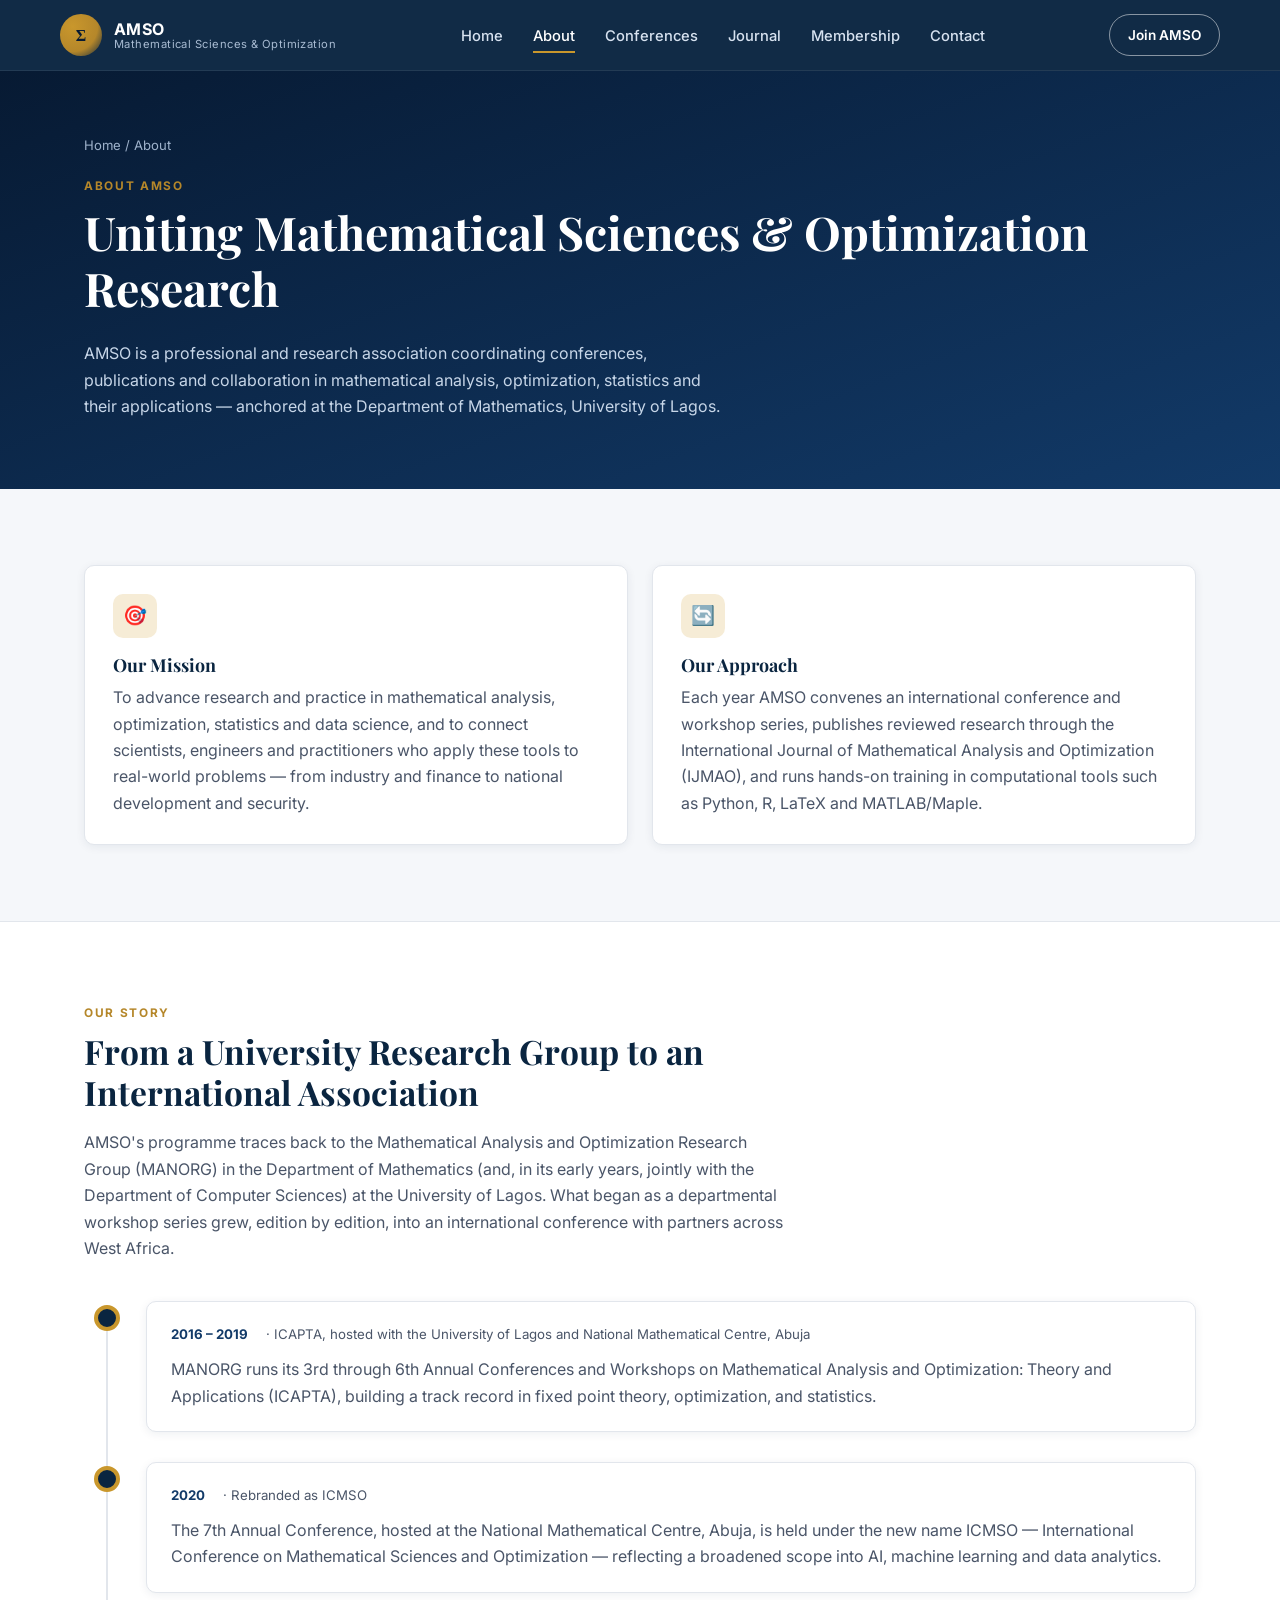
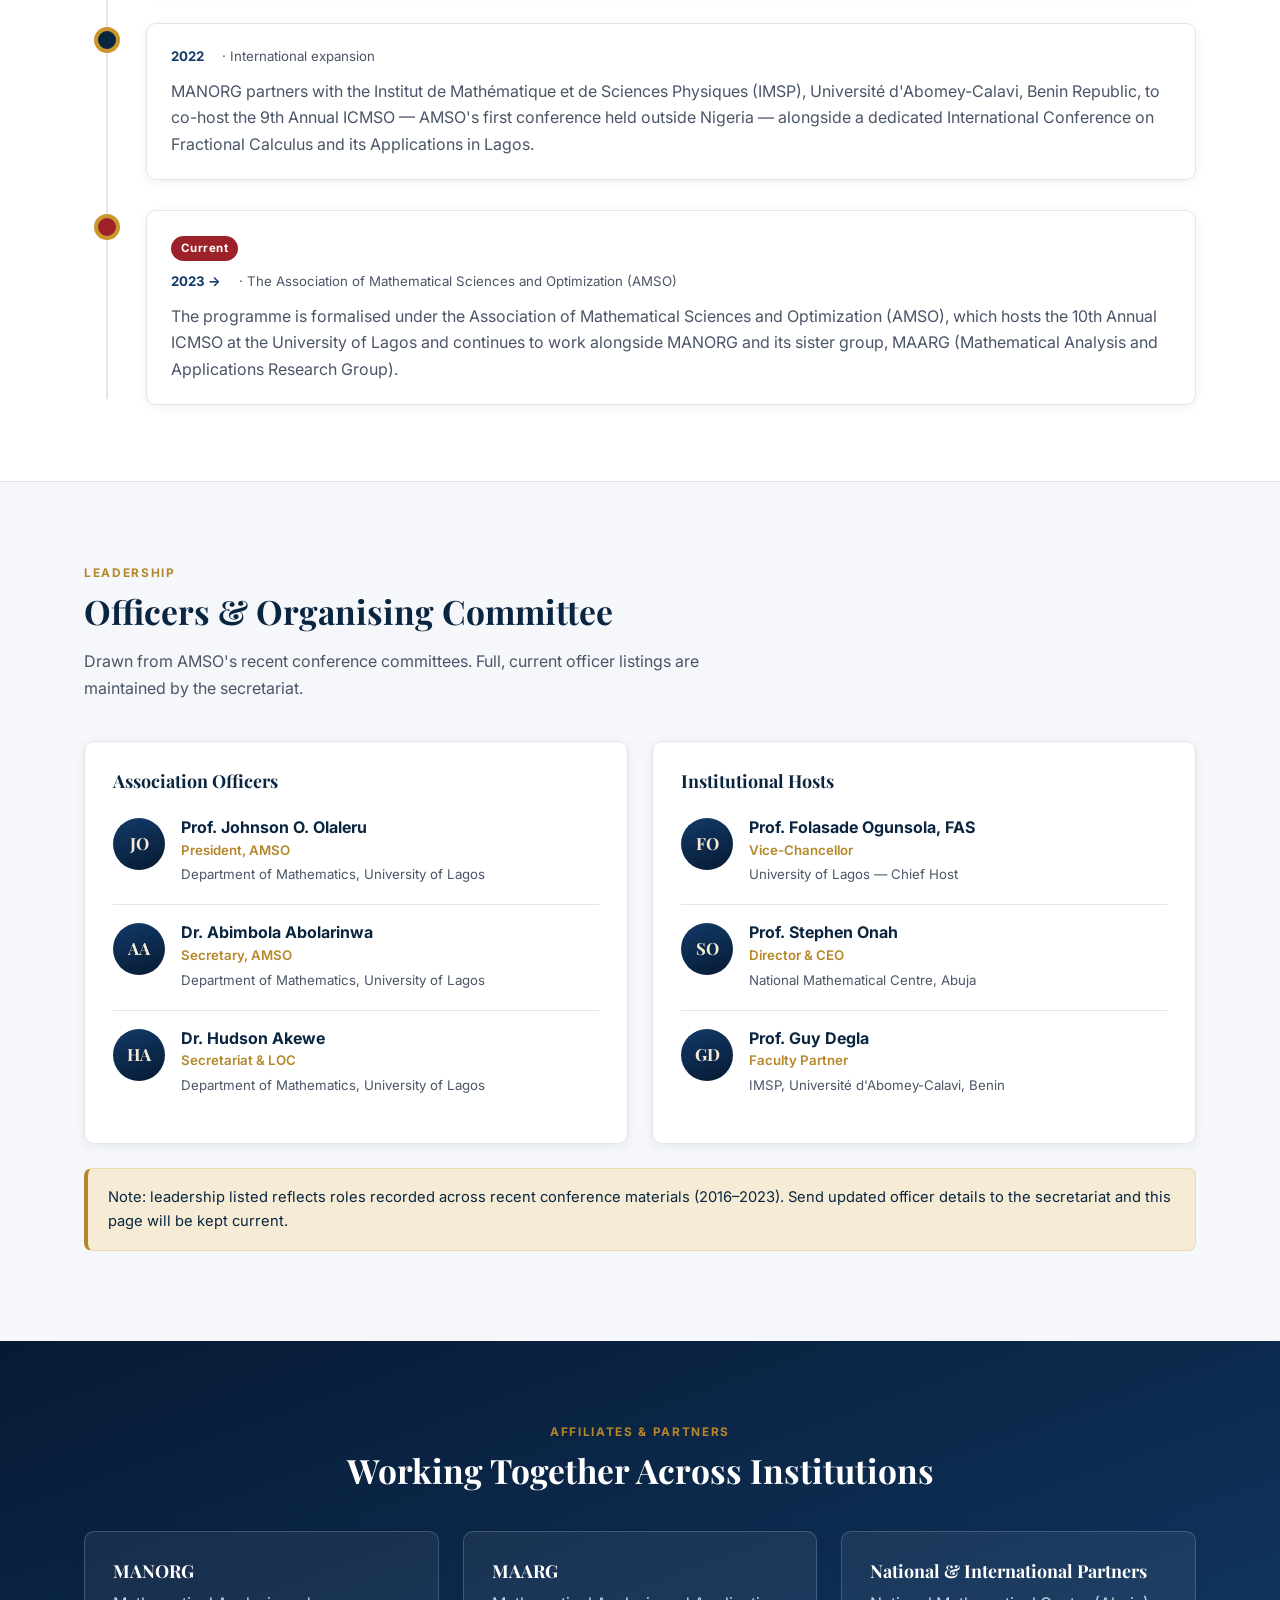
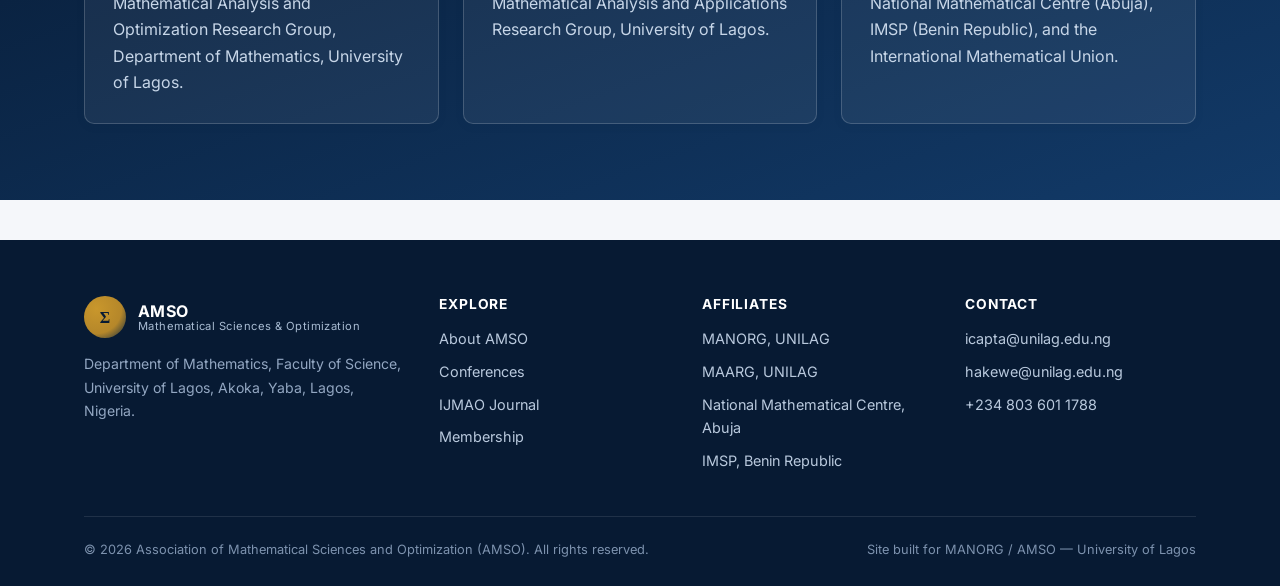
==== about.html @ 7dbcd3dd "Build AMSO website: home, about, conferences, journal, membership, contact Static site for the Assoc" ====
<!DOCTYPE html>
<html lang="en">
<head>
<meta charset="UTF-8">
<meta name="viewport" content="width=device-width, initial-scale=1.0">
<title>About AMSO — Association of Mathematical Sciences and Optimization</title>
<meta name="description" content="AMSO's history, mission, affiliated research groups (MANORG, MAARG) and leadership at the University of Lagos.">
<link rel="icon" href="data:image/svg+xml,<svg xmlns=%22http://www.w3.org/2000/svg%22 viewBox=%220 0 100 100%22><rect width=%22100%22 height=%22100%22 rx=%2220%22 fill=%22%230a2540%22/><text x=%2250%22 y=%2268%22 font-size=%2258%22 text-anchor=%22middle%22 fill=%22%23c9972c%22 font-family=%22Georgia,serif%22>&#8721;</text></svg>">
<link rel="preconnect" href="https://fonts.googleapis.com">
<link rel="preconnect" href="https://fonts.gstatic.com" crossorigin>
<link href="https://fonts.googleapis.com/css2?family=Playfair+Display:wght@600;700&family=Inter:wght@400;500;600;700&display=swap" rel="stylesheet">
<link rel="stylesheet" href="assets/css/style.css">
</head>
<body>

<header class="site-header">
  <div class="container nav">
    <a href="index.html" class="brand">
      <span class="brand-mark">&Sigma;</span>
      <span class="brand-text"><strong>AMSO</strong><span>Mathematical Sciences &amp; Optimization</span></span>
    </a>
    <ul class="nav-links">
      <li><a href="index.html">Home</a></li>
      <li><a href="about.html">About</a></li>
      <li><a href="conferences.html">Conferences</a></li>
      <li><a href="journal.html">Journal</a></li>
      <li><a href="membership.html">Membership</a></li>
      <li><a href="contact.html">Contact</a></li>
    </ul>
    <div class="nav-cta">
      <a href="membership.html" class="btn btn-outline-invert btn-sm">Join AMSO</a>
      <button class="nav-toggle" aria-label="Toggle menu">&#9776;</button>
    </div>
  </div>
</header>

<section class="page-hero">
  <div class="container">
    <div class="breadcrumb"><a href="index.html">Home</a> / About</div>
    <span class="eyebrow">About AMSO</span>
    <h1>Uniting Mathematical Sciences &amp; Optimization Research</h1>
    <p>AMSO is a professional and research association coordinating conferences, publications and collaboration in mathematical analysis, optimization, statistics and their applications — anchored at the Department of Mathematics, University of Lagos.</p>
  </div>
</section>

<section class="section">
  <div class="container">
    <div class="grid grid-2">
      <div class="card">
        <div class="icon">&#127919;</div>
        <h3>Our Mission</h3>
        <p>To advance research and practice in mathematical analysis, optimization, statistics and data science, and to connect scientists, engineers and practitioners who apply these tools to real-world problems — from industry and finance to national development and security.</p>
      </div>
      <div class="card">
        <div class="icon">&#128260;</div>
        <h3>Our Approach</h3>
        <p>Each year AMSO convenes an international conference and workshop series, publishes reviewed research through the International Journal of Mathematical Analysis and Optimization (IJMAO), and runs hands-on training in computational tools such as Python, R, LaTeX and MATLAB/Maple.</p>
      </div>
    </div>
  </div>
</section>

<section class="section section--alt">
  <div class="container">
    <div class="section-head">
      <span class="eyebrow">Our Story</span>
      <h2>From a University Research Group to an International Association</h2>
      <p>AMSO's programme traces back to the Mathematical Analysis and Optimization Research Group (MANORG) in the Department of Mathematics (and, in its early years, jointly with the Department of Computer Sciences) at the University of Lagos. What began as a departmental workshop series grew, edition by edition, into an international conference with partners across West Africa.</p>
    </div>
    <div class="timeline">
      <div class="tl-item">
        <div class="tl-dot"></div>
        <div class="tl-card">
          <div class="tl-meta"><strong>2016 – 2019</strong> · ICAPTA, hosted with the University of Lagos and National Mathematical Centre, Abuja</div>
          <p class="mb-0">MANORG runs its 3rd through 6th Annual Conferences and Workshops on Mathematical Analysis and Optimization: Theory and Applications (ICAPTA), building a track record in fixed point theory, optimization, and statistics.</p>
        </div>
      </div>
      <div class="tl-item">
        <div class="tl-dot"></div>
        <div class="tl-card">
          <div class="tl-meta"><strong>2020</strong> · Rebranded as ICMSO</div>
          <p class="mb-0">The 7th Annual Conference, hosted at the National Mathematical Centre, Abuja, is held under the new name ICMSO — International Conference on Mathematical Sciences and Optimization — reflecting a broadened scope into AI, machine learning and data analytics.</p>
        </div>
      </div>
      <div class="tl-item">
        <div class="tl-dot"></div>
        <div class="tl-card">
          <div class="tl-meta"><strong>2022</strong> · International expansion</div>
          <p class="mb-0">MANORG partners with the Institut de Mathématique et de Sciences Physiques (IMSP), Université d'Abomey-Calavi, Benin Republic, to co-host the 9th Annual ICMSO — AMSO's first conference held outside Nigeria — alongside a dedicated International Conference on Fractional Calculus and its Applications in Lagos.</p>
        </div>
      </div>
      <div class="tl-item is-current">
        <div class="tl-dot"></div>
        <div class="tl-card">
          <span class="tl-tag current">Current</span>
          <div class="tl-meta"><strong>2023 →</strong> · The Association of Mathematical Sciences and Optimization (AMSO)</div>
          <p class="mb-0">The programme is formalised under the Association of Mathematical Sciences and Optimization (AMSO), which hosts the 10th Annual ICMSO at the University of Lagos and continues to work alongside MANORG and its sister group, MAARG (Mathematical Analysis and Applications Research Group).</p>
        </div>
      </div>
    </div>
  </div>
</section>

<section class="section">
  <div class="container">
    <div class="section-head">
      <span class="eyebrow">Leadership</span>
      <h2>Officers &amp; Organising Committee</h2>
      <p>Drawn from AMSO's recent conference committees. Full, current officer listings are maintained by the secretariat.</p>
    </div>
    <div class="grid grid-2">
      <div class="card">
        <h3 class="mt-0">Association Officers</h3>
        <div class="person">
          <div class="person-avatar">JO</div>
          <div><h4>Prof. Johnson O. Olaleru</h4><div class="role">President, AMSO</div><div class="org">Department of Mathematics, University of Lagos</div></div>
        </div>
        <div class="person">
          <div class="person-avatar">AA</div>
          <div><h4>Dr. Abimbola Abolarinwa</h4><div class="role">Secretary, AMSO</div><div class="org">Department of Mathematics, University of Lagos</div></div>
        </div>
        <div class="person">
          <div class="person-avatar">HA</div>
          <div><h4>Dr. Hudson Akewe</h4><div class="role">Secretariat &amp; LOC</div><div class="org">Department of Mathematics, University of Lagos</div></div>
        </div>
      </div>
      <div class="card">
        <h3 class="mt-0">Institutional Hosts</h3>
        <div class="person">
          <div class="person-avatar">FO</div>
          <div><h4>Prof. Folasade Ogunsola, FAS</h4><div class="role">Vice-Chancellor</div><div class="org">University of Lagos — Chief Host</div></div>
        </div>
        <div class="person">
          <div class="person-avatar">SO</div>
          <div><h4>Prof. Stephen Onah</h4><div class="role">Director &amp; CEO</div><div class="org">National Mathematical Centre, Abuja</div></div>
        </div>
        <div class="person">
          <div class="person-avatar">GD</div>
          <div><h4>Prof. Guy Degla</h4><div class="role">Faculty Partner</div><div class="org">IMSP, Université d'Abomey-Calavi, Benin</div></div>
        </div>
      </div>
    </div>
    <p class="callout" style="margin-top:24px;">Note: leadership listed reflects roles recorded across recent conference materials (2016–2023). Send updated officer details to the secretariat and this page will be kept current.</p>
  </div>
</section>

<section class="section section--navy">
  <div class="container">
    <div class="section-head center">
      <span class="eyebrow">Affiliates &amp; Partners</span>
      <h2>Working Together Across Institutions</h2>
    </div>
    <div class="grid grid-3">
      <div class="card" style="background:rgba(255,255,255,0.06);border-color:rgba(255,255,255,0.18);">
        <h3 style="color:#fff;">MANORG</h3>
        <p style="color:#c7d6e8;">Mathematical Analysis and Optimization Research Group, Department of Mathematics, University of Lagos.</p>
      </div>
      <div class="card" style="background:rgba(255,255,255,0.06);border-color:rgba(255,255,255,0.18);">
        <h3 style="color:#fff;">MAARG</h3>
        <p style="color:#c7d6e8;">Mathematical Analysis and Applications Research Group, University of Lagos.</p>
      </div>
      <div class="card" style="background:rgba(255,255,255,0.06);border-color:rgba(255,255,255,0.18);">
        <h3 style="color:#fff;">National &amp; International Partners</h3>
        <p style="color:#c7d6e8;">National Mathematical Centre (Abuja), IMSP (Benin Republic), and the International Mathematical Union.</p>
      </div>
    </div>
  </div>
</section>

<footer class="site-footer">
  <div class="container">
    <div class="footer-grid">
      <div class="footer-brand">
        <div class="brand" style="margin-bottom:14px;">
          <span class="brand-mark">&Sigma;</span>
          <span class="brand-text" style="color:#fff;"><strong>AMSO</strong><span>Mathematical Sciences &amp; Optimization</span></span>
        </div>
        <p>Department of Mathematics, Faculty of Science, University of Lagos, Akoka, Yaba, Lagos, Nigeria.</p>
      </div>
      <div>
        <h4>Explore</h4>
        <ul>
          <li><a href="about.html">About AMSO</a></li>
          <li><a href="conferences.html">Conferences</a></li>
          <li><a href="journal.html">IJMAO Journal</a></li>
          <li><a href="membership.html">Membership</a></li>
        </ul>
      </div>
      <div>
        <h4>Affiliates</h4>
        <ul>
          <li>MANORG, UNILAG</li>
          <li>MAARG, UNILAG</li>
          <li>National Mathematical Centre, Abuja</li>
          <li>IMSP, Benin Republic</li>
        </ul>
      </div>
      <div>
        <h4>Contact</h4>
        <ul>
          <li><a href="mailto:icapta@unilag.edu.ng">icapta@unilag.edu.ng</a></li>
          <li><a href="mailto:hakewe@unilag.edu.ng">hakewe@unilag.edu.ng</a></li>
          <li>+234 803 601 1788</li>
        </ul>
      </div>
    </div>
    <div class="footer-bottom">
      <span>&copy; <span id="year"></span> Association of Mathematical Sciences and Optimization (AMSO). All rights reserved.</span>
      <span>Site built for MANORG / AMSO — University of Lagos</span>
    </div>
  </div>
</footer>

<script src="assets/js/main.js"></script>
</body>
</html>
---- assets/css/style.css ----
/* ==========================================================================
   AMSO — Association of Mathematical Sciences and Optimization
   Shared stylesheet
   ========================================================================== */

:root {
  --navy-950: #071a33;
  --navy-900: #0a2540;
  --navy-800: #123a68;
  --navy-700: #1a4d84;
  --gold-600: #b5872a;
  --gold-500: #c9972c;
  --gold-100: #f6ecd6;
  --red-700: #9c2129;
  --ink: #1c2530;
  --ink-soft: #4a5568;
  --paper: #ffffff;
  --bg: #f5f7fa;
  --line: #e2e6ec;
  --shadow: 0 10px 30px rgba(10, 37, 64, 0.09);
  --shadow-sm: 0 2px 10px rgba(10, 37, 64, 0.07);
  --radius: 10px;
  --maxw: 1160px;
  --font-head: "Playfair Display", Georgia, "Times New Roman", serif;
  --font-body: "Inter", -apple-system, BlinkMacSystemFont, "Segoe UI", Roboto, sans-serif;
}

* { box-sizing: border-box; }
html { scroll-behavior: smooth; }

body {
  margin: 0;
  font-family: var(--font-body);
  color: var(--ink);
  background: var(--bg);
  line-height: 1.65;
  -webkit-font-smoothing: antialiased;
}

img { max-width: 100%; display: block; }

a { color: inherit; text-decoration: none; }

.container {
  width: 100%;
  max-width: var(--maxw);
  margin: 0 auto;
  padding: 0 24px;
}

h1, h2, h3, h4 {
  font-family: var(--font-head);
  color: var(--navy-900);
  line-height: 1.22;
  margin: 0 0 0.5em;
  font-weight: 700;
}

h1 { font-size: clamp(2rem, 4vw, 2.9rem); }
h2 { font-size: clamp(1.5rem, 3vw, 2.1rem); }
h3 { font-size: 1.3rem; }
p { margin: 0 0 1em; color: var(--ink-soft); }

.eyebrow {
  display: inline-block;
  font-family: var(--font-body);
  font-weight: 700;
  font-size: 0.74rem;
  letter-spacing: 0.14em;
  text-transform: uppercase;
  color: var(--gold-600);
  margin-bottom: 0.6em;
}

.section {
  padding: 76px 0;
}
.section--tight { padding: 52px 0; }
.section--navy {
  background: linear-gradient(160deg, var(--navy-950), var(--navy-800));
  color: #eaf0f8;
}
.section--navy h2, .section--navy h3 { color: #fff; }
.section--navy p { color: #c4d3e6; }
.section--alt { background: var(--paper); border-top: 1px solid var(--line); border-bottom: 1px solid var(--line); }

.section-head {
  max-width: 700px;
  margin: 0 0 40px;
}
.section-head.center { margin-left: auto; margin-right: auto; text-align: center; }

/* ---- Buttons ---- */
.btn {
  display: inline-flex;
  align-items: center;
  gap: 8px;
  padding: 13px 26px;
  border-radius: 999px;
  font-weight: 600;
  font-size: 0.95rem;
  border: 1.5px solid transparent;
  cursor: pointer;
  white-space: nowrap;
  transition: transform 0.15s ease, box-shadow 0.15s ease, background 0.15s ease, color 0.15s ease;
}
.btn-primary { background: var(--gold-500); color: var(--navy-950); }
.btn-primary:hover { background: var(--gold-600); transform: translateY(-1px); box-shadow: var(--shadow-sm); }
.btn-ghost { border-color: rgba(255,255,255,0.55); color: #fff; }
.btn-ghost:hover { background: rgba(255,255,255,0.12); }
.btn-outline { border-color: var(--navy-800); color: var(--navy-800); }
.btn-outline:hover { background: var(--navy-900); color: #fff; }
.btn-outline-invert { border-color: rgba(255,255,255,0.5); color: #fff; }
.btn-outline-invert:hover { background: rgba(255,255,255,0.12); }
.btn-sm { padding: 9px 18px; font-size: 0.85rem; }

/* ---- Header / Nav ---- */
.site-header {
  position: sticky;
  top: 0;
  z-index: 100;
  background: rgba(10, 37, 64, 0.97);
  backdrop-filter: blur(6px);
  border-bottom: 1px solid rgba(255,255,255,0.08);
}
.nav {
  display: flex;
  align-items: center;
  justify-content: space-between;
  padding: 14px 0;
}
.brand {
  display: flex;
  align-items: center;
  gap: 12px;
  color: #fff;
}
.brand-mark {
  width: 42px; height: 42px;
  border-radius: 50%;
  background: radial-gradient(circle at 30% 30%, var(--gold-500), var(--gold-600) 60%, var(--navy-900) 100%);
  display: flex; align-items: center; justify-content: center;
  font-family: var(--font-head);
  font-weight: 700;
  color: var(--navy-950);
  font-size: 1rem;
  flex: none;
}
.brand-text { line-height: 1.15; }
.brand-text strong { display: block; font-size: 1rem; letter-spacing: 0.02em; }
.brand-text span { display: block; font-size: 0.7rem; color: #a9bcd3; letter-spacing: 0.04em; }

.nav-links {
  display: flex;
  align-items: center;
  gap: 30px;
  list-style: none;
  margin: 0; padding: 0;
}
.nav-links a {
  color: #d7e2f0;
  font-size: 0.92rem;
  font-weight: 500;
  padding: 6px 0;
  border-bottom: 2px solid transparent;
  transition: color 0.15s ease, border-color 0.15s ease;
}
.nav-links a:hover, .nav-links a.active { color: #fff; border-color: var(--gold-500); }
.nav-cta { display: flex; align-items: center; gap: 14px; }
.nav-toggle {
  display: none;
  background: none; border: none; color: #fff;
  font-size: 1.5rem; cursor: pointer;
}

@media (max-width: 900px) {
  .nav-toggle { display: block; }
  .nav-links {
    position: absolute;
    top: 100%; left: 0; right: 0;
    flex-direction: column;
    align-items: flex-start;
    background: var(--navy-950);
    padding: 16px 24px 24px;
    gap: 14px;
    display: none;
    border-bottom: 1px solid rgba(255,255,255,0.1);
  }
  .nav-links.open { display: flex; }
  .nav-cta .btn { padding: 9px 16px; font-size: 0.82rem; }
}

/* ---- Hero ---- */
.hero {
  position: relative;
  background:
    radial-gradient(1100px 550px at 85% -10%, rgba(201,151,44,0.18), transparent 60%),
    linear-gradient(160deg, var(--navy-950) 0%, var(--navy-800) 60%, var(--navy-700) 100%);
  color: #fff;
  overflow: hidden;
}
.hero::before {
  content: "";
  position: absolute; inset: 0;
  background-image:
    radial-gradient(1px 1px at 10% 20%, rgba(255,255,255,0.35) 1px, transparent 1px),
    radial-gradient(1px 1px at 80% 40%, rgba(255,255,255,0.25) 1px, transparent 1px),
    radial-gradient(1.5px 1.5px at 60% 80%, rgba(255,255,255,0.3) 1px, transparent 1px),
    radial-gradient(1px 1px at 30% 65%, rgba(255,255,255,0.25) 1px, transparent 1px),
    radial-gradient(1.5px 1.5px at 92% 85%, rgba(255,255,255,0.3) 1px, transparent 1px);
  background-size: 100% 100%;
  opacity: 0.6;
}
.hero-inner {
  position: relative;
  padding: 88px 0 84px;
  display: grid;
  grid-template-columns: 1.15fr 0.85fr;
  gap: 48px;
  align-items: center;
}
.hero h1 { color: #fff; margin-bottom: 0.4em; }
.hero .lead { color: #c7d6e8; font-size: 1.1rem; max-width: 540px; }
.hero-actions { display: flex; gap: 14px; flex-wrap: wrap; margin-top: 28px; }
.hero-badge {
  display: inline-flex; align-items: center; gap: 8px;
  background: rgba(255,255,255,0.08);
  border: 1px solid rgba(255,255,255,0.18);
  padding: 7px 14px; border-radius: 999px;
  font-size: 0.8rem; color: #e7edf6; margin-bottom: 22px;
}
.hero-badge .dot { width: 7px; height: 7px; border-radius: 50%; background: var(--gold-500); }

.hero-panel {
  background: rgba(255,255,255,0.06);
  border: 1px solid rgba(255,255,255,0.16);
  border-radius: var(--radius);
  padding: 26px;
  backdrop-filter: blur(4px);
}
.hero-panel img { border-radius: 6px; box-shadow: 0 18px 40px rgba(0,0,0,0.35); }
.hero-panel-cap { font-size: 0.82rem; color: #b9c9dd; margin-top: 12px; margin-bottom: 0; }

@media (max-width: 860px) {
  .hero-inner { grid-template-columns: 1fr; padding-top: 48px; }
}

/* small page hero for inner pages */
.page-hero {
  background: linear-gradient(160deg, var(--navy-950), var(--navy-800));
  color: #fff;
  padding: 64px 0 54px;
}
.page-hero h1 { color: #fff; }
.page-hero p { color: #c7d6e8; max-width: 640px; }
.breadcrumb { font-size: 0.82rem; color: #9fb3cc; margin-bottom: 14px; }
.breadcrumb a:hover { color: #fff; }

/* ---- Stats ---- */
.stats {
  display: grid;
  grid-template-columns: repeat(4, 1fr);
  gap: 1px;
  background: var(--line);
  border: 1px solid var(--line);
  border-radius: var(--radius);
  overflow: hidden;
  margin-top: -46px;
  position: relative;
  z-index: 5;
  box-shadow: var(--shadow);
}
.stat {
  background: var(--paper);
  padding: 26px 20px;
  text-align: center;
}
.stat .num {
  font-family: var(--font-head);
  font-size: 2rem;
  color: var(--navy-900);
  font-weight: 700;
}
.stat .label { font-size: 0.8rem; color: var(--ink-soft); letter-spacing: 0.02em; }
@media (max-width: 760px) {
  .stats { grid-template-columns: repeat(2, 1fr); margin-top: 30px; }
}

/* ---- Cards / Grids ---- */
.grid { display: grid; gap: 24px; }
.grid-3 { grid-template-columns: repeat(3, 1fr); }
.grid-2 { grid-template-columns: repeat(2, 1fr); }
@media (max-width: 860px) {
  .grid-3, .grid-2 { grid-template-columns: 1fr; }
}

.card {
  background: var(--paper);
  border: 1px solid var(--line);
  border-radius: var(--radius);
  padding: 28px;
  box-shadow: var(--shadow-sm);
  transition: transform 0.15s ease, box-shadow 0.15s ease;
}
.card:hover { transform: translateY(-3px); box-shadow: var(--shadow); }
.card .icon {
  width: 44px; height: 44px;
  border-radius: 10px;
  background: var(--gold-100);
  color: var(--gold-600);
  display: flex; align-items: center; justify-content: center;
  font-size: 1.2rem;
  margin-bottom: 16px;
}
.card h3 { margin-bottom: 8px; font-size: 1.12rem; }
.card p:last-child { margin-bottom: 0; }

/* ---- Focus area chips ---- */
.chips { display: flex; flex-wrap: wrap; gap: 10px; }
.chip {
  background: var(--gold-100);
  color: var(--navy-800);
  border: 1px solid #ecd9ac;
  padding: 7px 14px;
  border-radius: 999px;
  font-size: 0.83rem;
  font-weight: 600;
}

/* ---- Timeline (conferences) ---- */
.timeline { position: relative; margin-top: 10px; }
.timeline::before {
  content: "";
  position: absolute;
  left: 22px; top: 6px; bottom: 6px;
  width: 2px;
  background: var(--line);
}
.tl-item {
  position: relative;
  padding-left: 62px;
  margin-bottom: 30px;
}
.tl-item:last-child { margin-bottom: 0; }
.tl-dot {
  position: absolute;
  left: 10px; top: 4px;
  width: 26px; height: 26px;
  border-radius: 50%;
  background: var(--navy-900);
  border: 4px solid var(--gold-500);
}
.tl-item.is-current .tl-dot { background: var(--red-700); }
.tl-card {
  background: var(--paper);
  border: 1px solid var(--line);
  border-radius: var(--radius);
  padding: 22px 24px;
  box-shadow: var(--shadow-sm);
}
.tl-meta {
  display: flex; flex-wrap: wrap; gap: 10px 18px;
  font-size: 0.83rem; color: var(--ink-soft);
  margin-bottom: 10px;
}
.tl-meta strong { color: var(--navy-800); }
.tl-tag {
  display: inline-block;
  background: var(--navy-900); color: #fff;
  font-size: 0.72rem; font-weight: 700; letter-spacing: 0.04em;
  padding: 3px 10px; border-radius: 999px;
  margin-bottom: 10px;
}
.tl-tag.current { background: var(--red-700); }

/* ---- Table ---- */
.table-wrap { overflow-x: auto; border: 1px solid var(--line); border-radius: var(--radius); background: var(--paper); }
table { width: 100%; border-collapse: collapse; min-width: 480px; }
th, td { text-align: left; padding: 13px 18px; font-size: 0.92rem; border-bottom: 1px solid var(--line); }
th { background: var(--navy-900); color: #fff; font-weight: 600; white-space: nowrap; }
tr:last-child td { border-bottom: none; }
td.num { font-weight: 700; color: var(--navy-800); }

/* ---- People ---- */
.person {
  display: flex; gap: 16px; align-items: flex-start;
  padding: 18px 0;
  border-bottom: 1px solid var(--line);
}
.person:last-child { border-bottom: none; }
.person-avatar {
  width: 52px; height: 52px; border-radius: 50%; flex: none;
  background: linear-gradient(160deg, var(--navy-800), var(--navy-950));
  color: var(--gold-100);
  display: flex; align-items: center; justify-content: center;
  font-family: var(--font-head); font-weight: 700; font-size: 1.05rem;
}
.person h4 { margin: 0 0 2px; font-family: var(--font-body); font-size: 1rem; color: var(--navy-900); }
.person .role { font-size: 0.83rem; color: var(--gold-600); font-weight: 600; margin-bottom: 3px; }
.person .org { font-size: 0.83rem; color: var(--ink-soft); }

/* ---- CTA banner ---- */
.cta-banner {
  background: linear-gradient(120deg, var(--navy-900), var(--navy-700));
  border-radius: var(--radius);
  padding: 40px;
  color: #fff;
  display: flex;
  align-items: center;
  justify-content: space-between;
  gap: 24px;
  flex-wrap: wrap;
}
.cta-banner h3 { color: #fff; margin-bottom: 6px; }
.cta-banner p { color: #c7d6e8; margin: 0; }

/* ---- Note / callout ---- */
.callout {
  background: var(--gold-100);
  border: 1px solid #ecd9ac;
  border-left: 4px solid var(--gold-600);
  padding: 16px 20px;
  border-radius: 8px;
  font-size: 0.92rem;
  color: var(--navy-900);
}

/* ---- Footer ---- */
.site-footer {
  background: var(--navy-950);
  color: #b9c9dd;
  padding: 56px 0 26px;
  margin-top: 40px;
}
.footer-grid {
  display: grid;
  grid-template-columns: 1.4fr 1fr 1fr 1fr;
  gap: 32px;
  padding-bottom: 34px;
  border-bottom: 1px solid rgba(255,255,255,0.1);
}
.footer-grid h4 { color: #fff; font-family: var(--font-body); font-size: 0.86rem; letter-spacing: 0.06em; text-transform: uppercase; margin-bottom: 14px; }
.footer-grid ul { list-style: none; margin: 0; padding: 0; }
.footer-grid li { margin-bottom: 9px; font-size: 0.9rem; }
.footer-grid a:hover { color: #fff; }
.footer-brand p { color: #93a7c2; font-size: 0.88rem; max-width: 320px; }
.footer-bottom {
  display: flex; justify-content: space-between; align-items: center;
  padding-top: 22px; font-size: 0.8rem; color: #7d92ae; flex-wrap: wrap; gap: 10px;
}
@media (max-width: 760px) {
  .footer-grid { grid-template-columns: 1fr 1fr; }
}

/* ---- Utility ---- */
.text-center { text-align: center; }
.mt-0 { margin-top: 0; }
.mb-0 { margin-bottom: 0; }
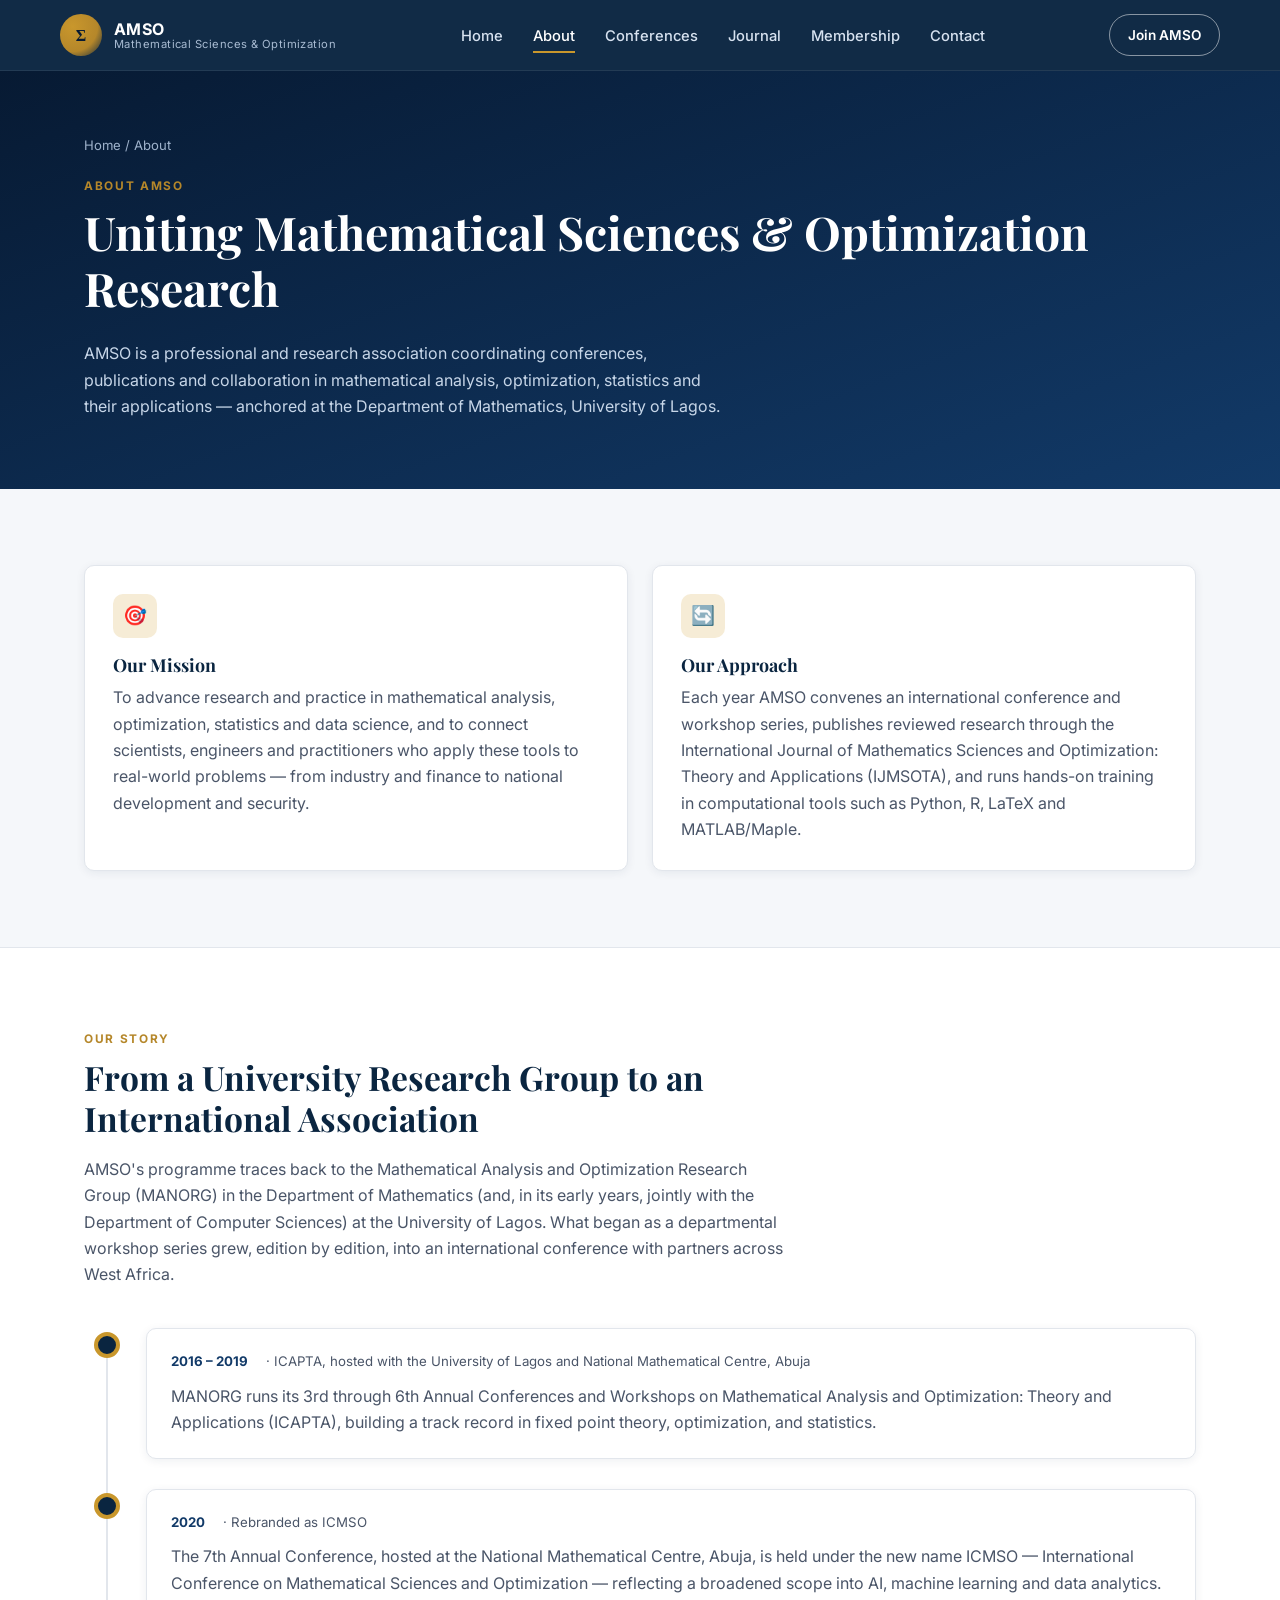
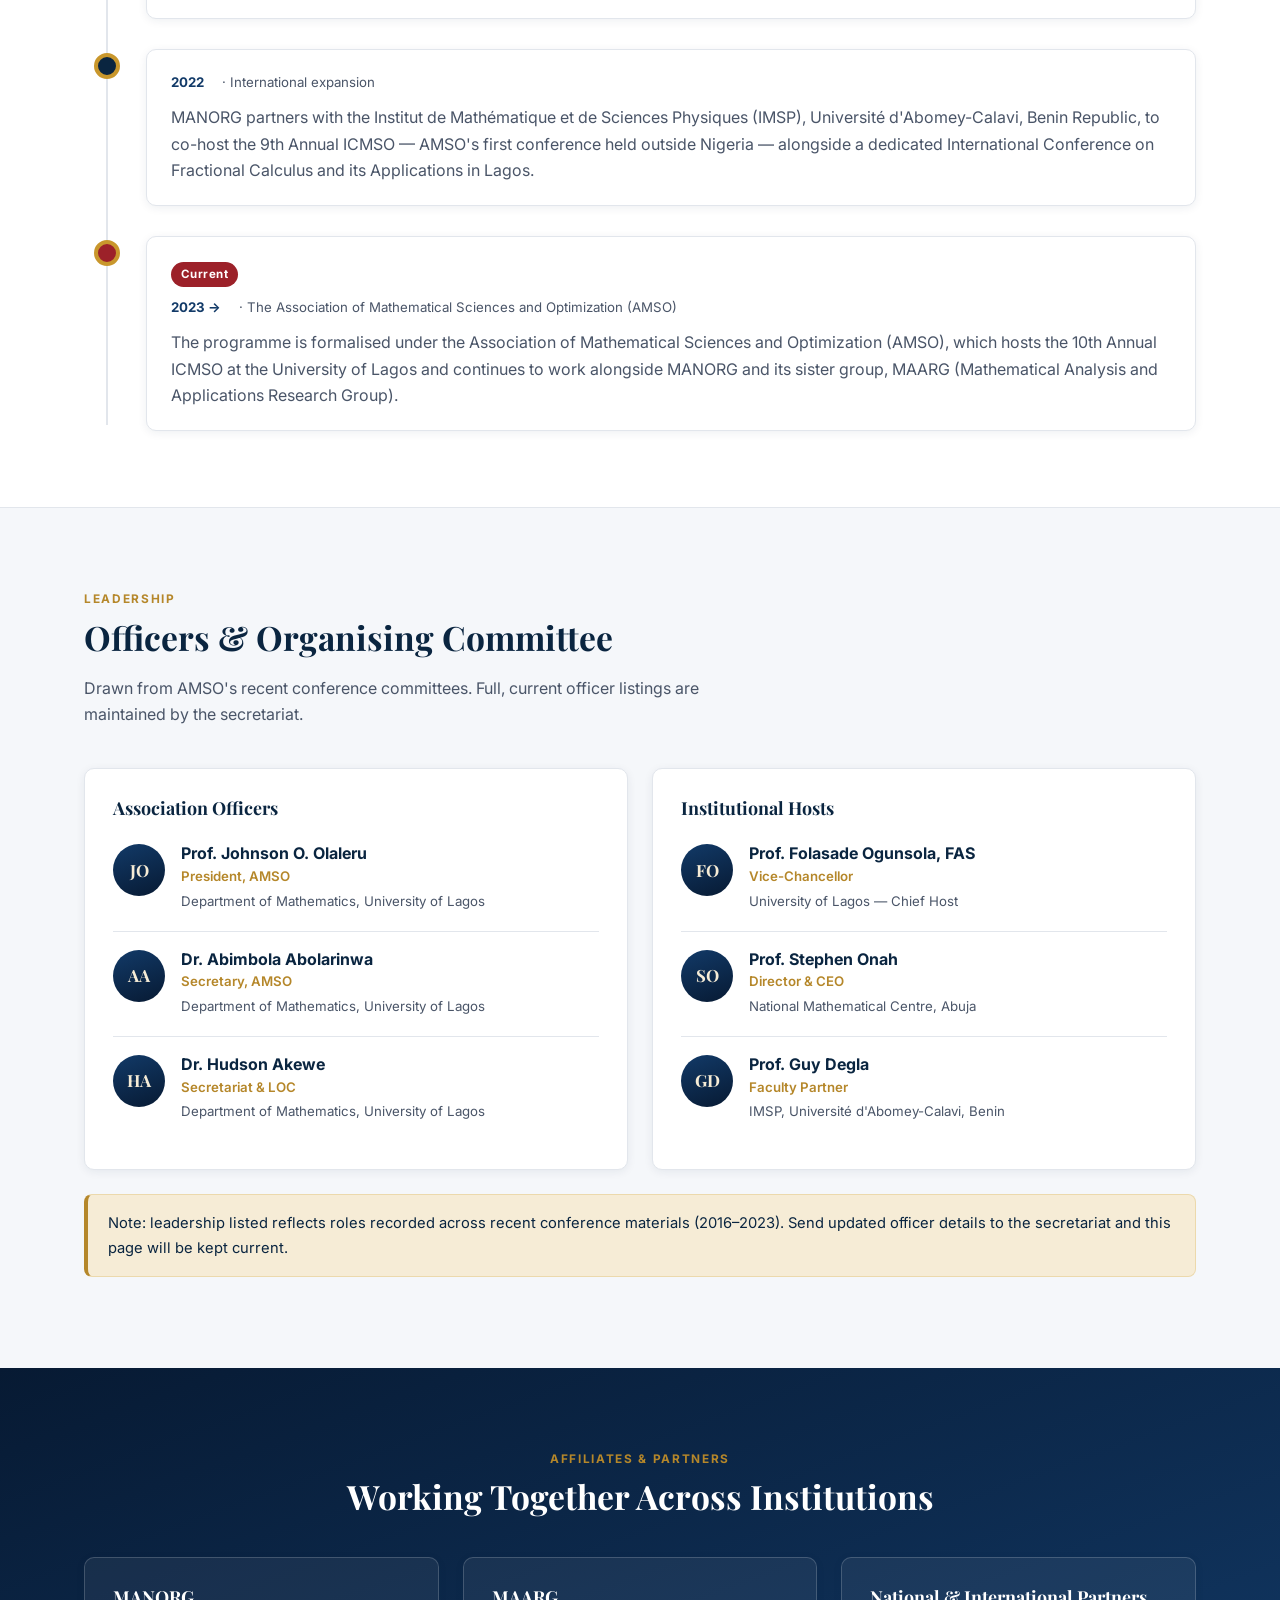
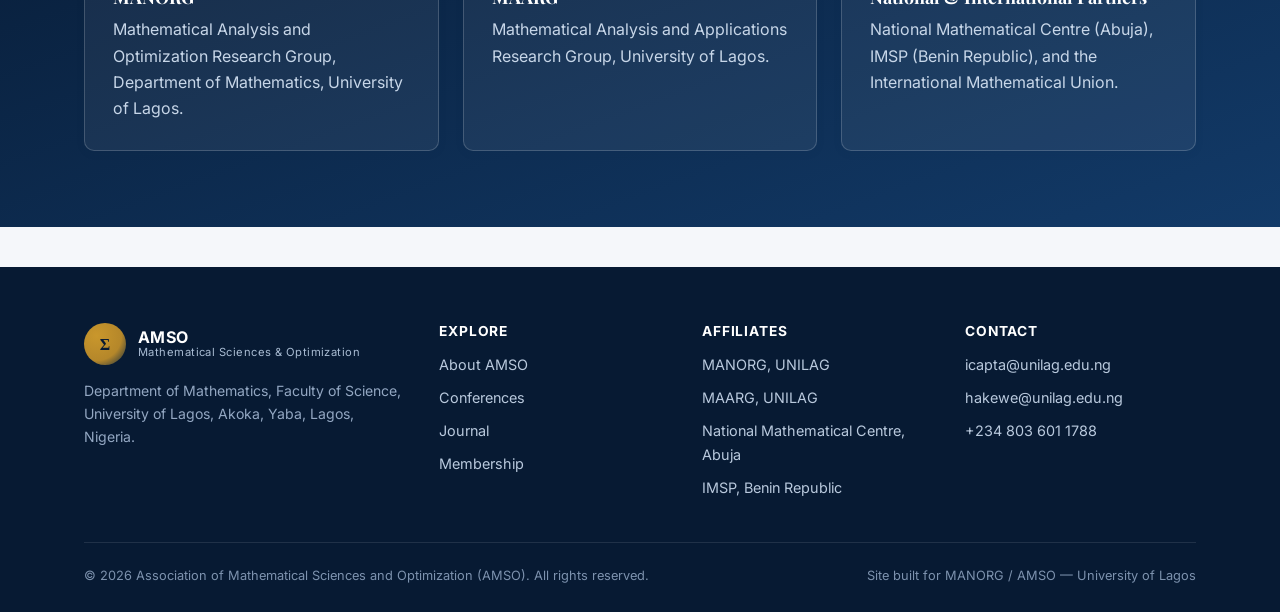
==== commit ba65a1fb: "Update journal name to full IJMSOTA title, remove NIPES reference Journal renamed from International" ====
--- a/about.html
+++ b/about.html
@@ -54,7 +54,7 @@
       <div class="card">
         <div class="icon">&#128260;</div>
         <h3>Our Approach</h3>
-        <p>Each year AMSO convenes an international conference and workshop series, publishes reviewed research through the International Journal of Mathematical Analysis and Optimization (IJMAO), and runs hands-on training in computational tools such as Python, R, LaTeX and MATLAB/Maple.</p>
+        <p>Each year AMSO convenes an international conference and workshop series, publishes reviewed research through the International Journal of Mathematics Sciences and Optimization: Theory and Applications (IJMSOTA), and runs hands-on training in computational tools such as Python, R, LaTeX and MATLAB/Maple.</p>
       </div>
     </div>
   </div>
@@ -182,7 +182,7 @@
         <ul>
           <li><a href="about.html">About AMSO</a></li>
           <li><a href="conferences.html">Conferences</a></li>
-          <li><a href="journal.html">IJMAO Journal</a></li>
+          <li><a href="journal.html">Journal</a></li>
           <li><a href="membership.html">Membership</a></li>
         </ul>
       </div>
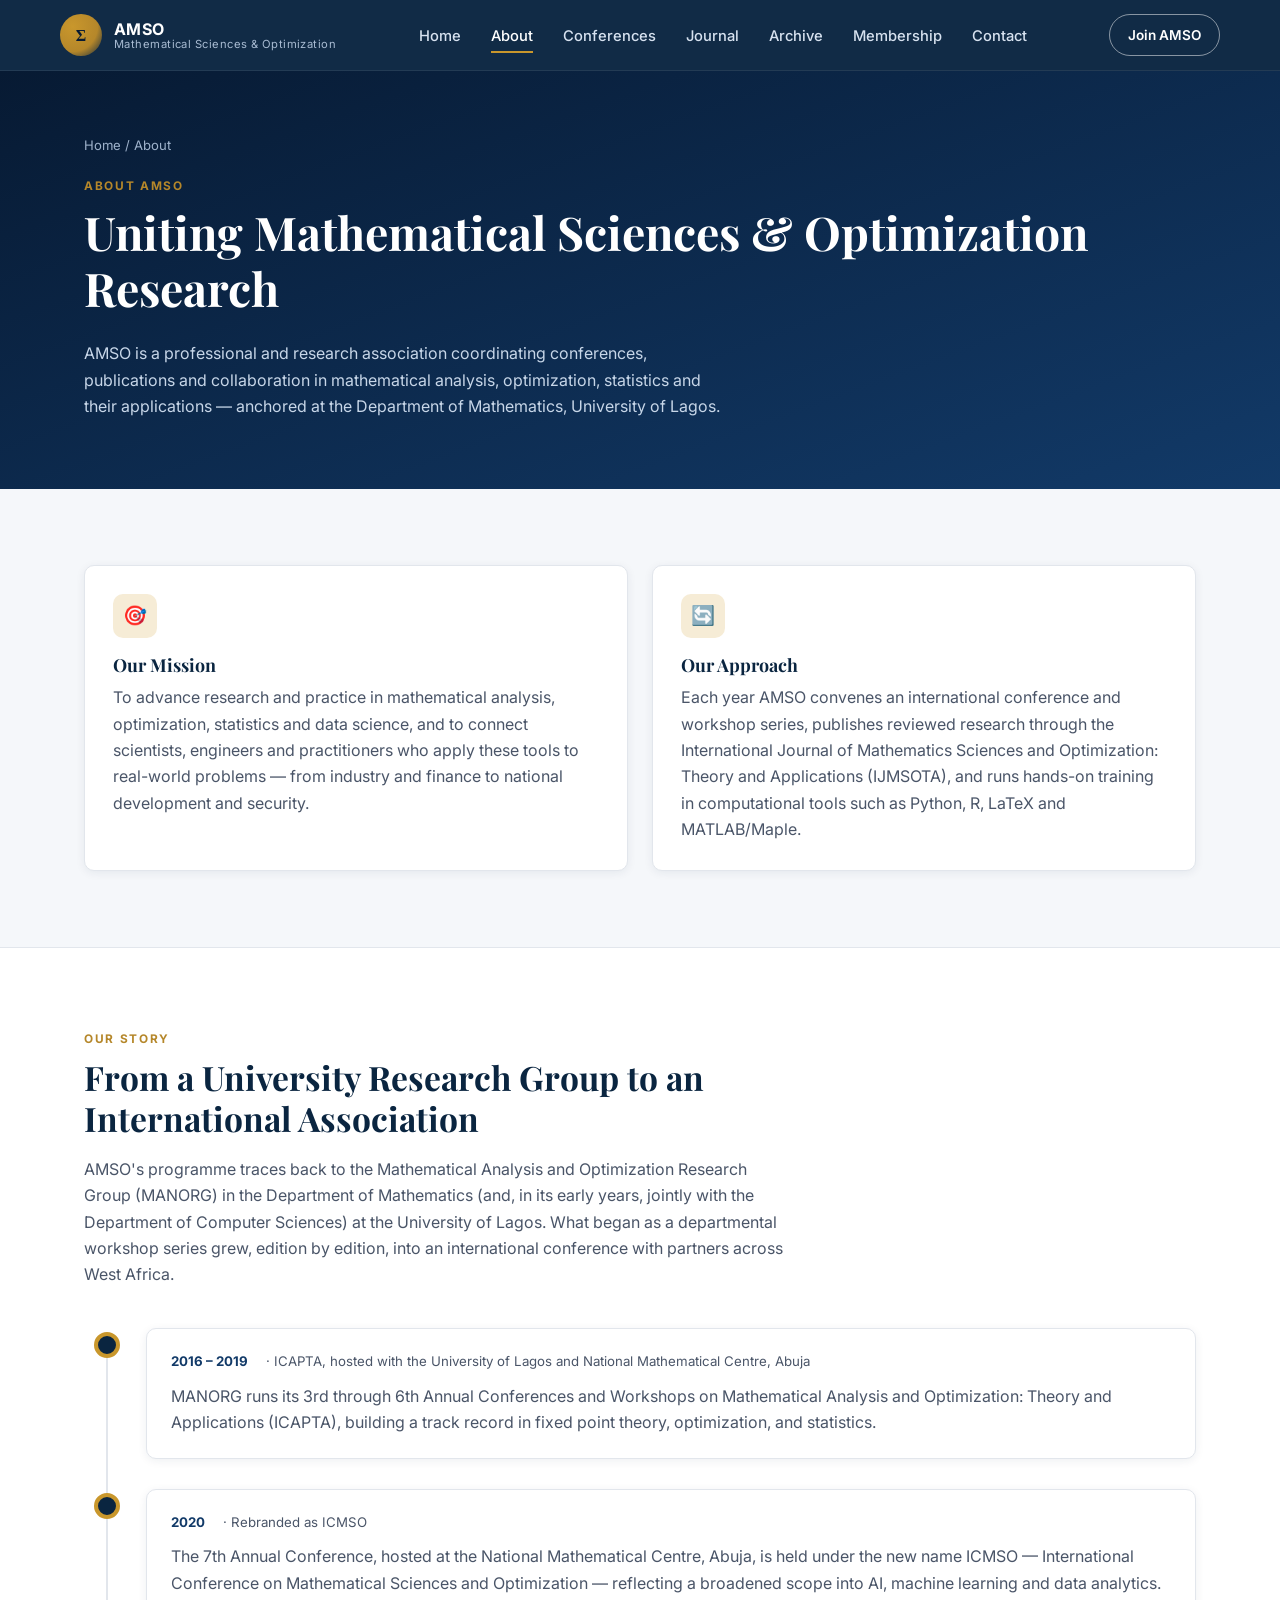
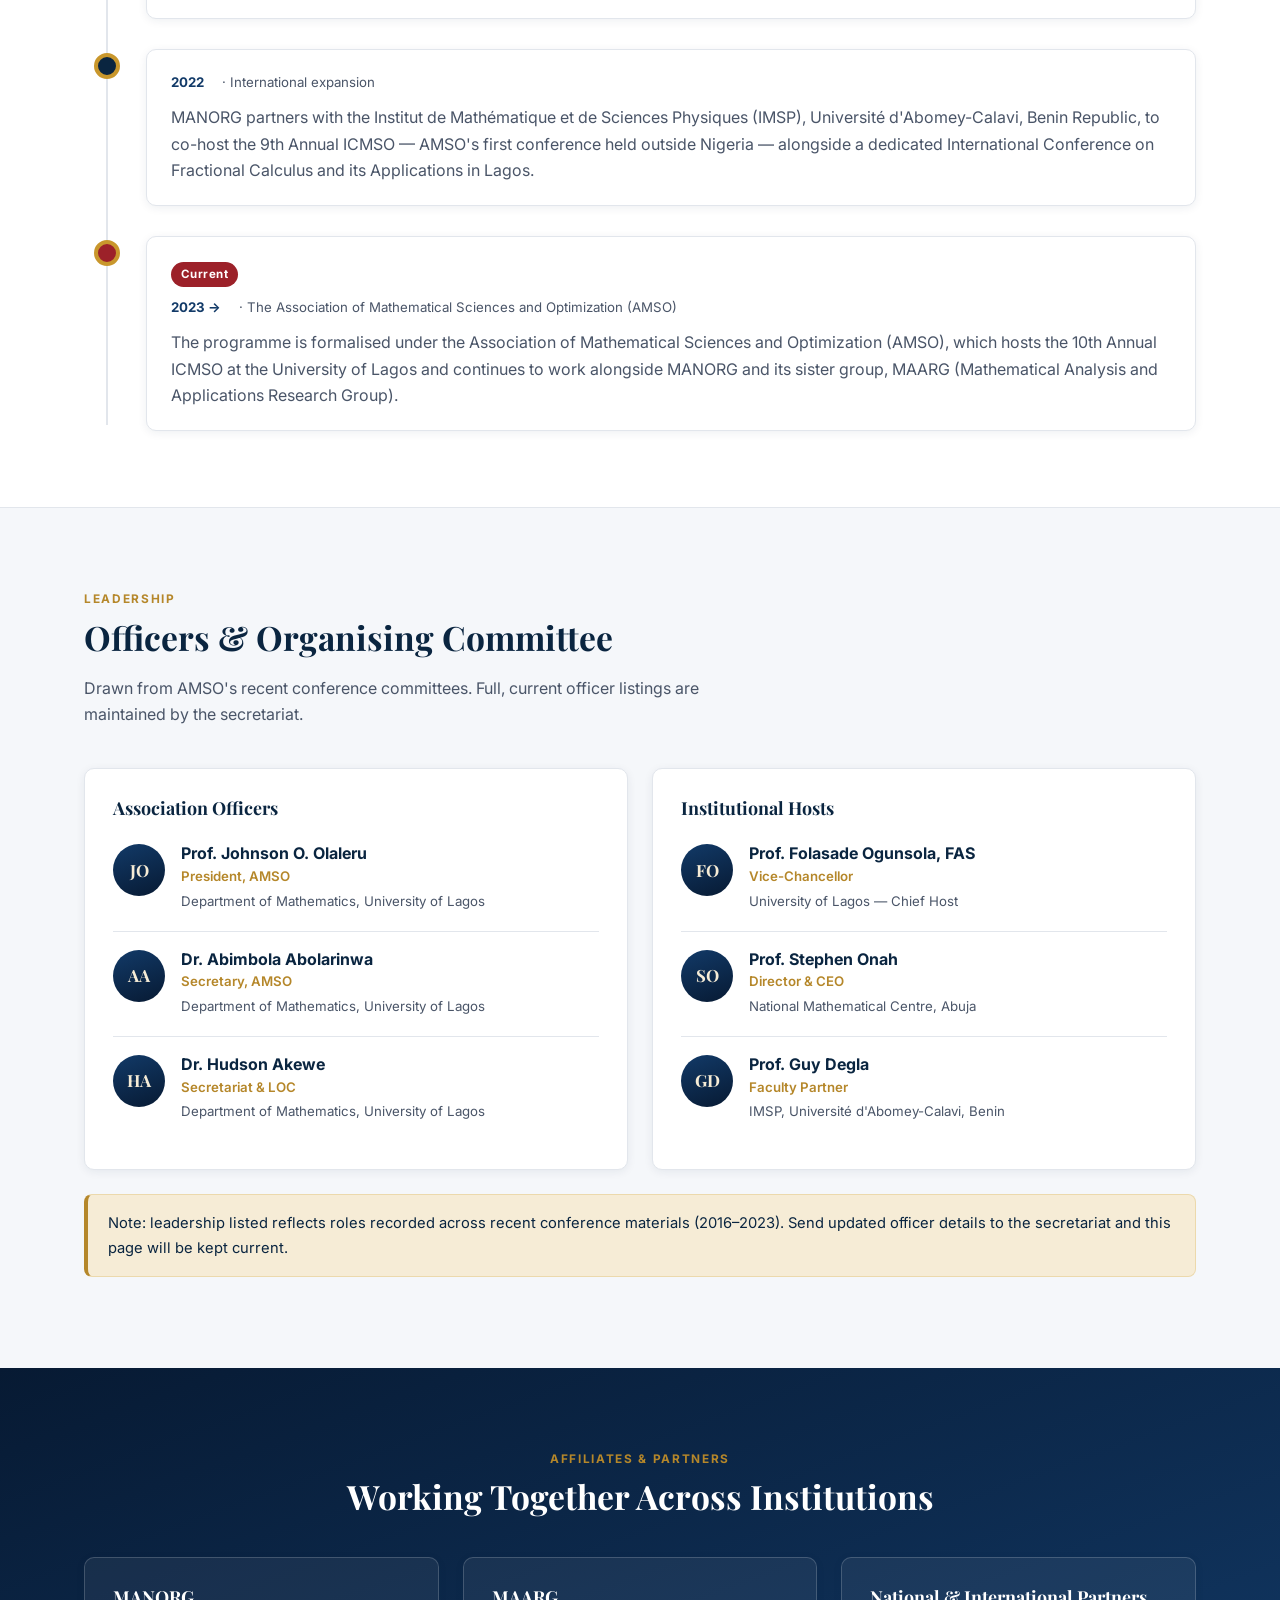
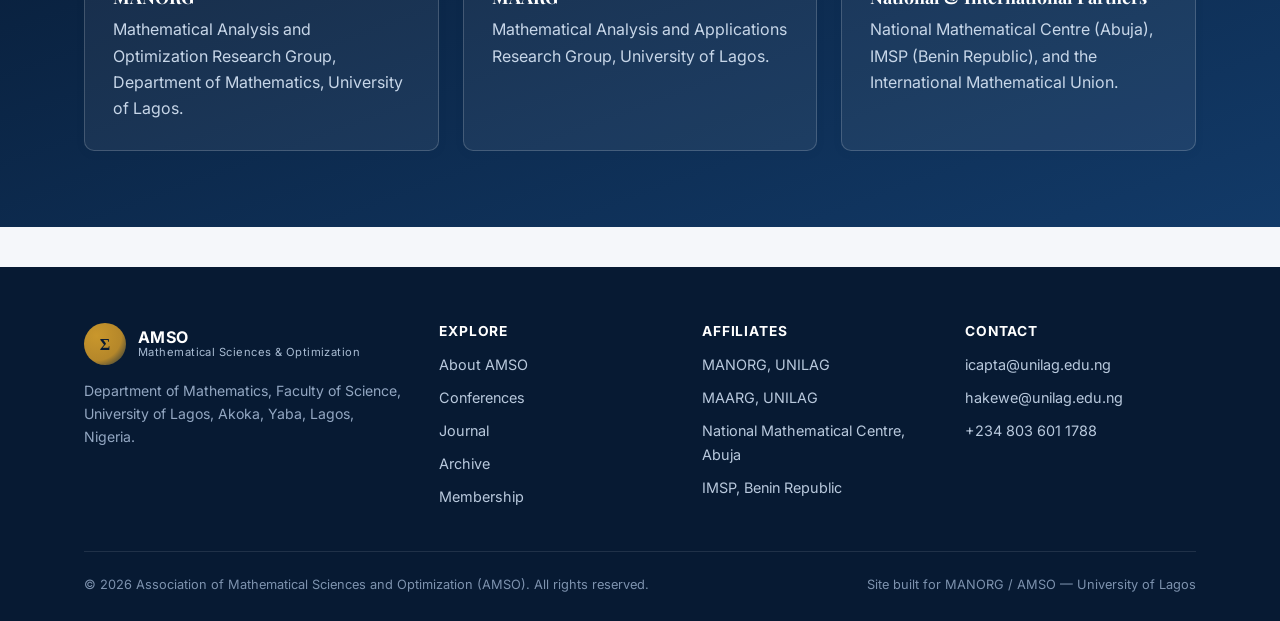
==== commit 9d7cb879: "Add manuscript archive: submission form, D1/R2-backed storage, admin review Adds archive.html (publi" ====
--- a/about.html
+++ b/about.html
@@ -24,6 +24,7 @@
       <li><a href="about.html">About</a></li>
       <li><a href="conferences.html">Conferences</a></li>
       <li><a href="journal.html">Journal</a></li>
+      <li><a href="archive.html">Archive</a></li>
       <li><a href="membership.html">Membership</a></li>
       <li><a href="contact.html">Contact</a></li>
     </ul>
@@ -183,6 +184,7 @@
           <li><a href="about.html">About AMSO</a></li>
           <li><a href="conferences.html">Conferences</a></li>
           <li><a href="journal.html">Journal</a></li>
+          <li><a href="archive.html">Archive</a></li>
           <li><a href="membership.html">Membership</a></li>
         </ul>
       </div>
--- a/assets/css/style.css
+++ b/assets/css/style.css
@@ -452,6 +452,43 @@
   .footer-grid { grid-template-columns: 1fr 1fr; }
 }
 
+/* ---- Form fields ---- */
+.field-label {
+  display: block;
+  font-size: 0.85rem;
+  font-weight: 600;
+  color: var(--navy-800);
+  margin-bottom: 6px;
+}
+.field-input {
+  width: 100%;
+  padding: 11px 14px;
+  border: 1px solid var(--line);
+  border-radius: 8px;
+  font-family: var(--font-body);
+  font-size: 0.95rem;
+  background: var(--paper);
+  color: var(--ink);
+}
+.field-input:focus {
+  outline: 2px solid var(--gold-500);
+  outline-offset: 1px;
+}
+
+/* ---- Archive cards ---- */
+.archive-item {
+  background: var(--paper);
+  border: 1px solid var(--line);
+  border-radius: var(--radius);
+  padding: 18px 20px;
+  box-shadow: var(--shadow-sm);
+}
+.archive-item h4 { margin: 0 0 4px; font-size: 1rem; color: var(--navy-900); }
+.archive-item .meta { font-size: 0.82rem; color: var(--ink-soft); margin-bottom: 10px; }
+.archive-item .status-msg { font-size: 0.9rem; }
+.status-msg.error { color: var(--red-700); }
+.status-msg.success { color: #1e7a3c; }
+
 /* ---- Utility ---- */
 .text-center { text-align: center; }
 .mt-0 { margin-top: 0; }
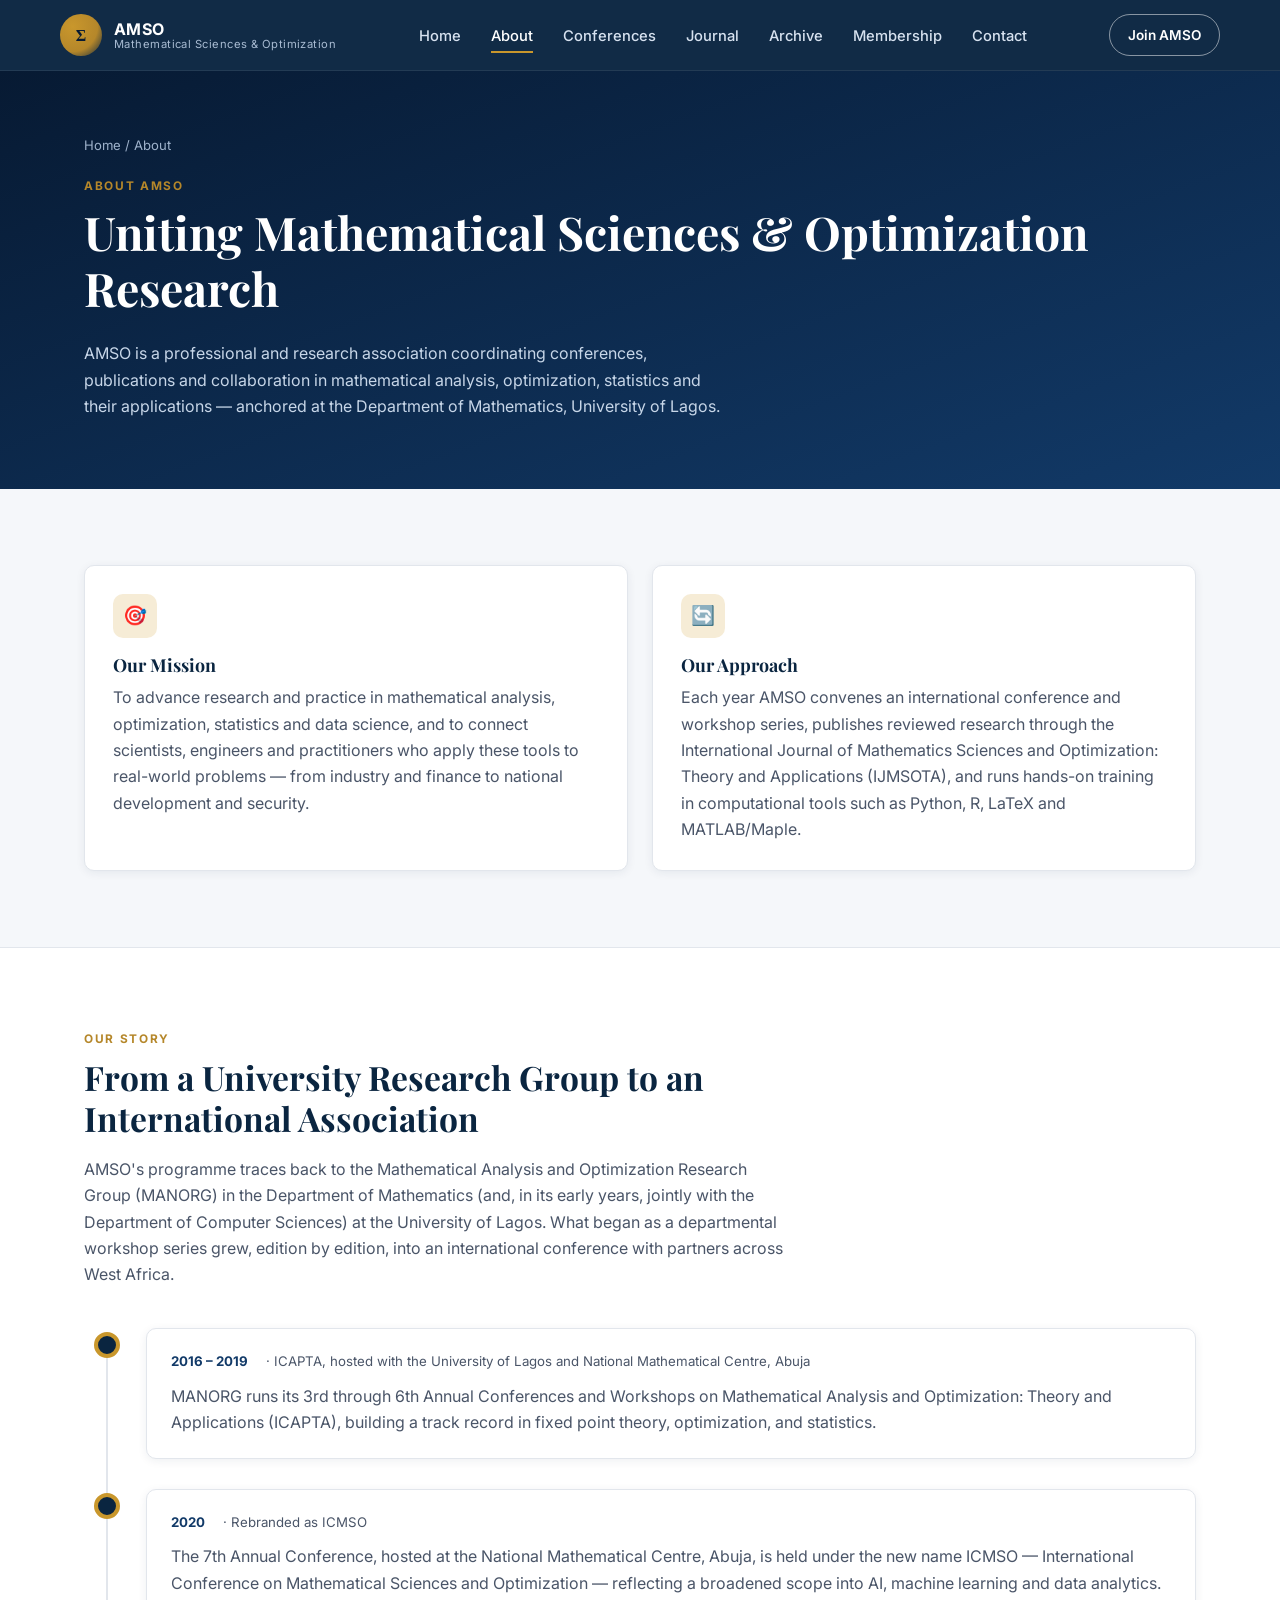
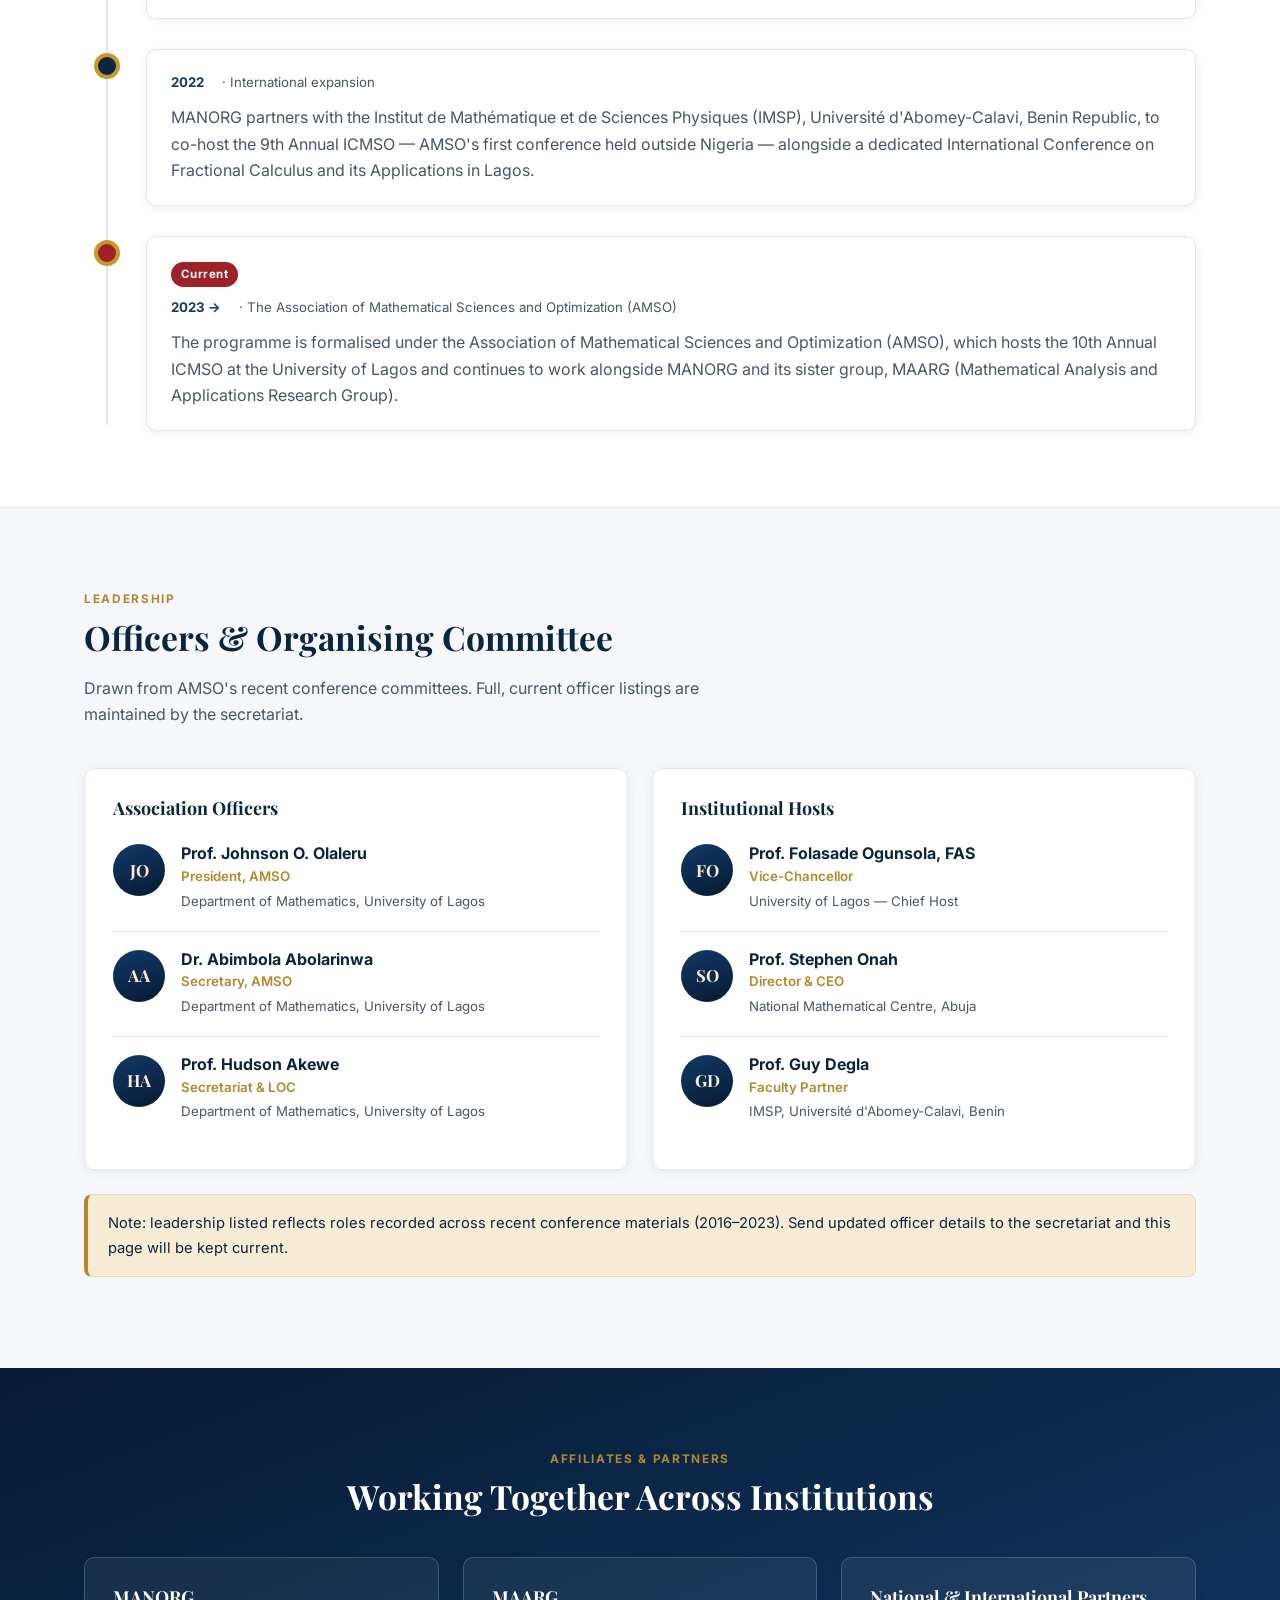
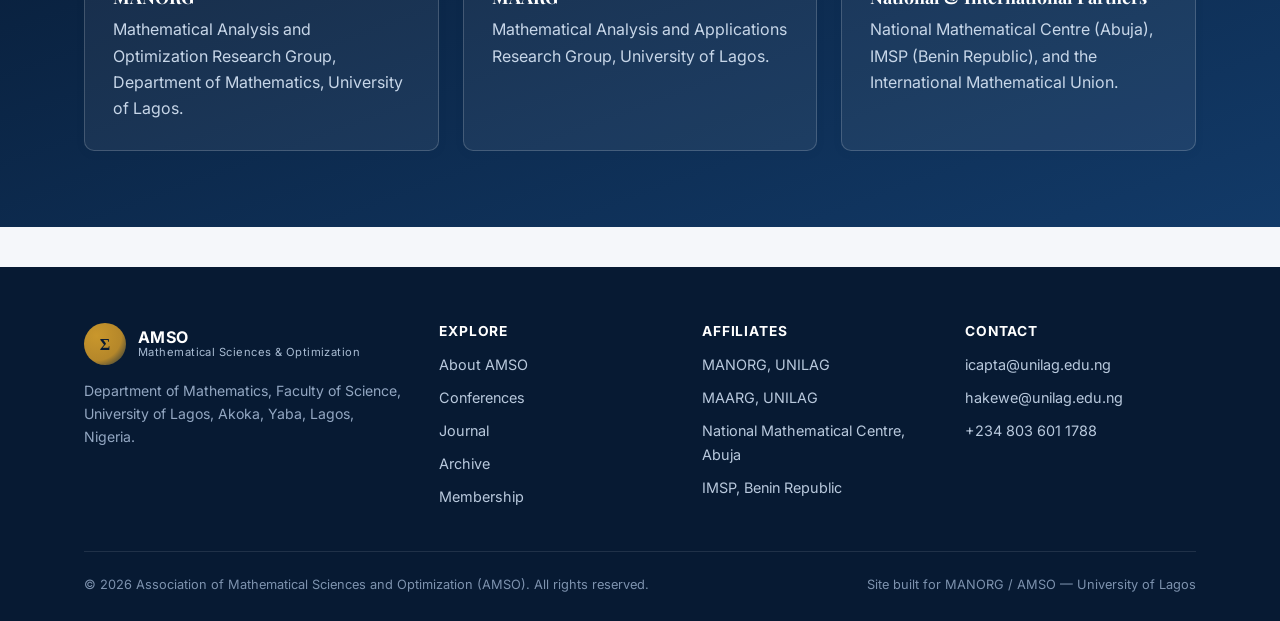
==== commit 5dcb8733: "Also update Hudson Akewe's title to Prof. on the About page for consistency" ====
--- a/about.html
+++ b/about.html
@@ -122,7 +122,7 @@
         </div>
         <div class="person">
           <div class="person-avatar">HA</div>
-          <div><h4>Dr. Hudson Akewe</h4><div class="role">Secretariat &amp; LOC</div><div class="org">Department of Mathematics, University of Lagos</div></div>
+          <div><h4>Prof. Hudson Akewe</h4><div class="role">Secretariat &amp; LOC</div><div class="org">Department of Mathematics, University of Lagos</div></div>
         </div>
       </div>
       <div class="card">
